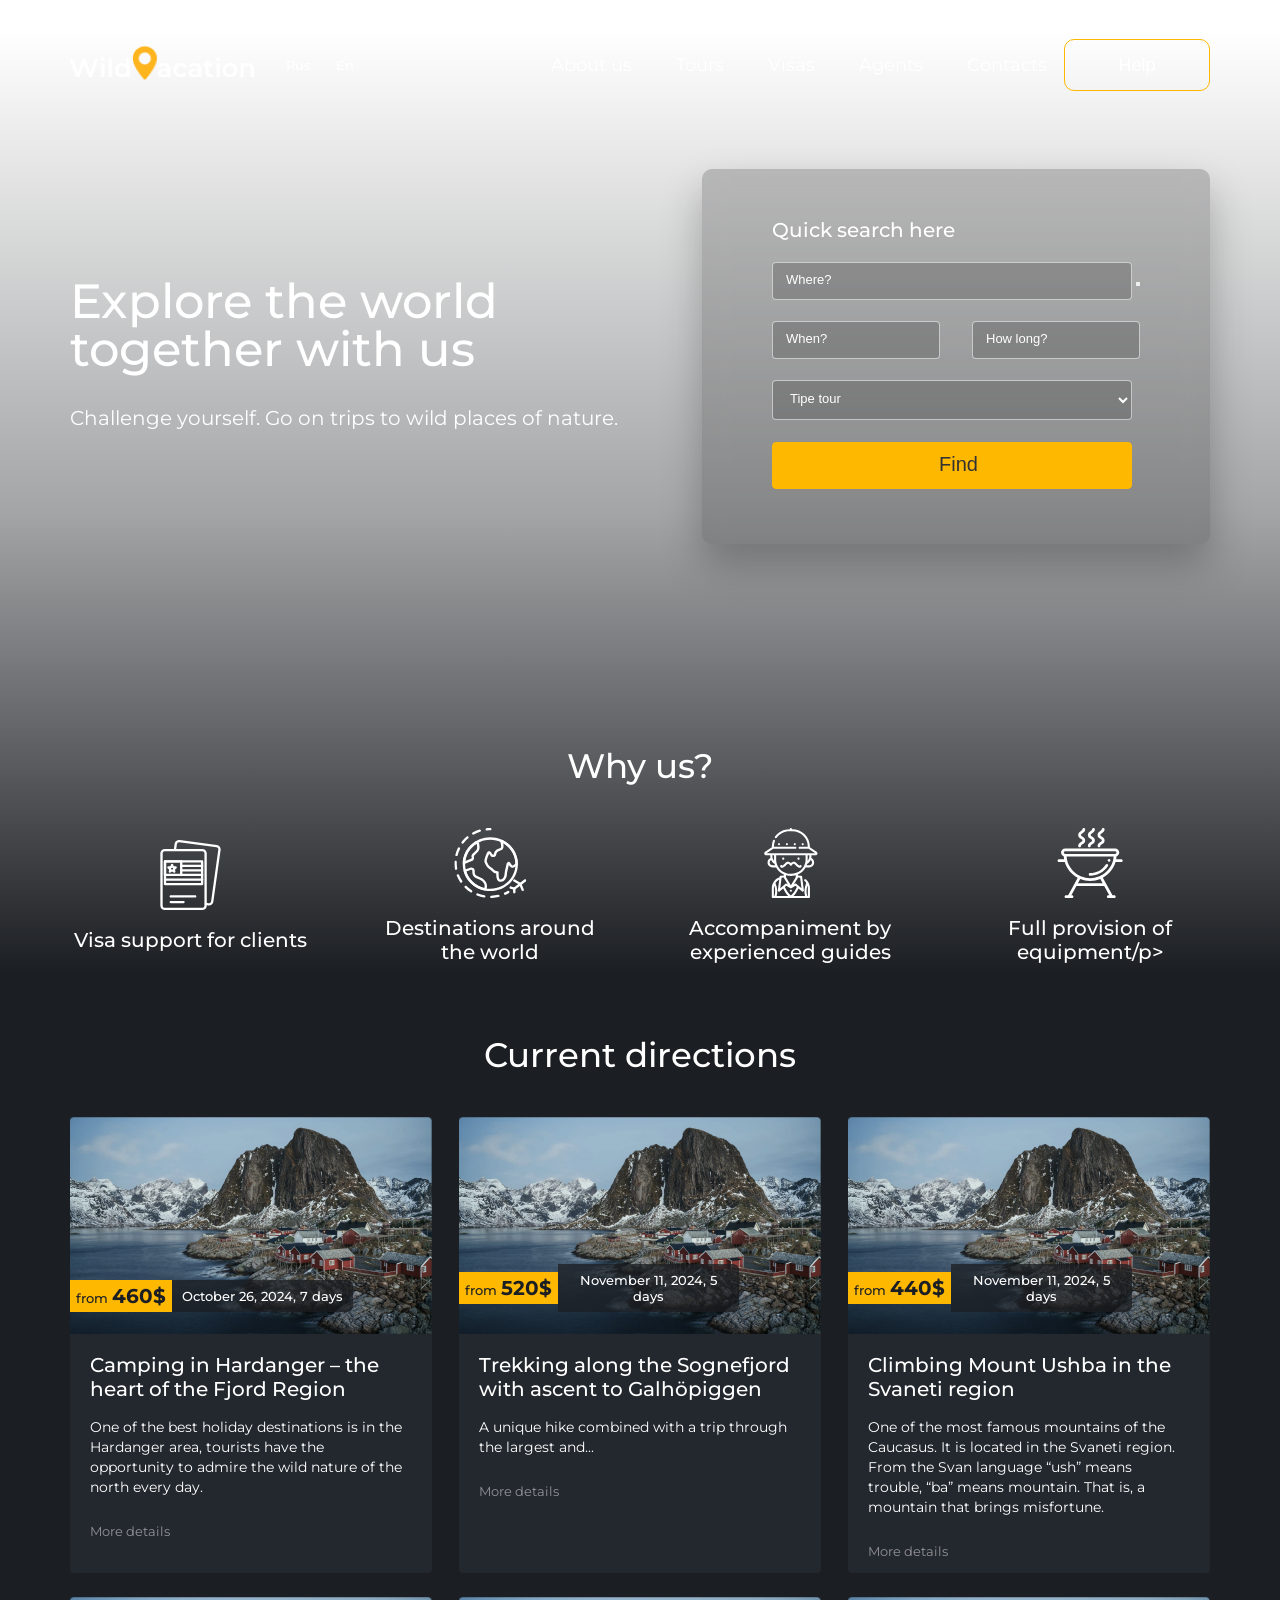
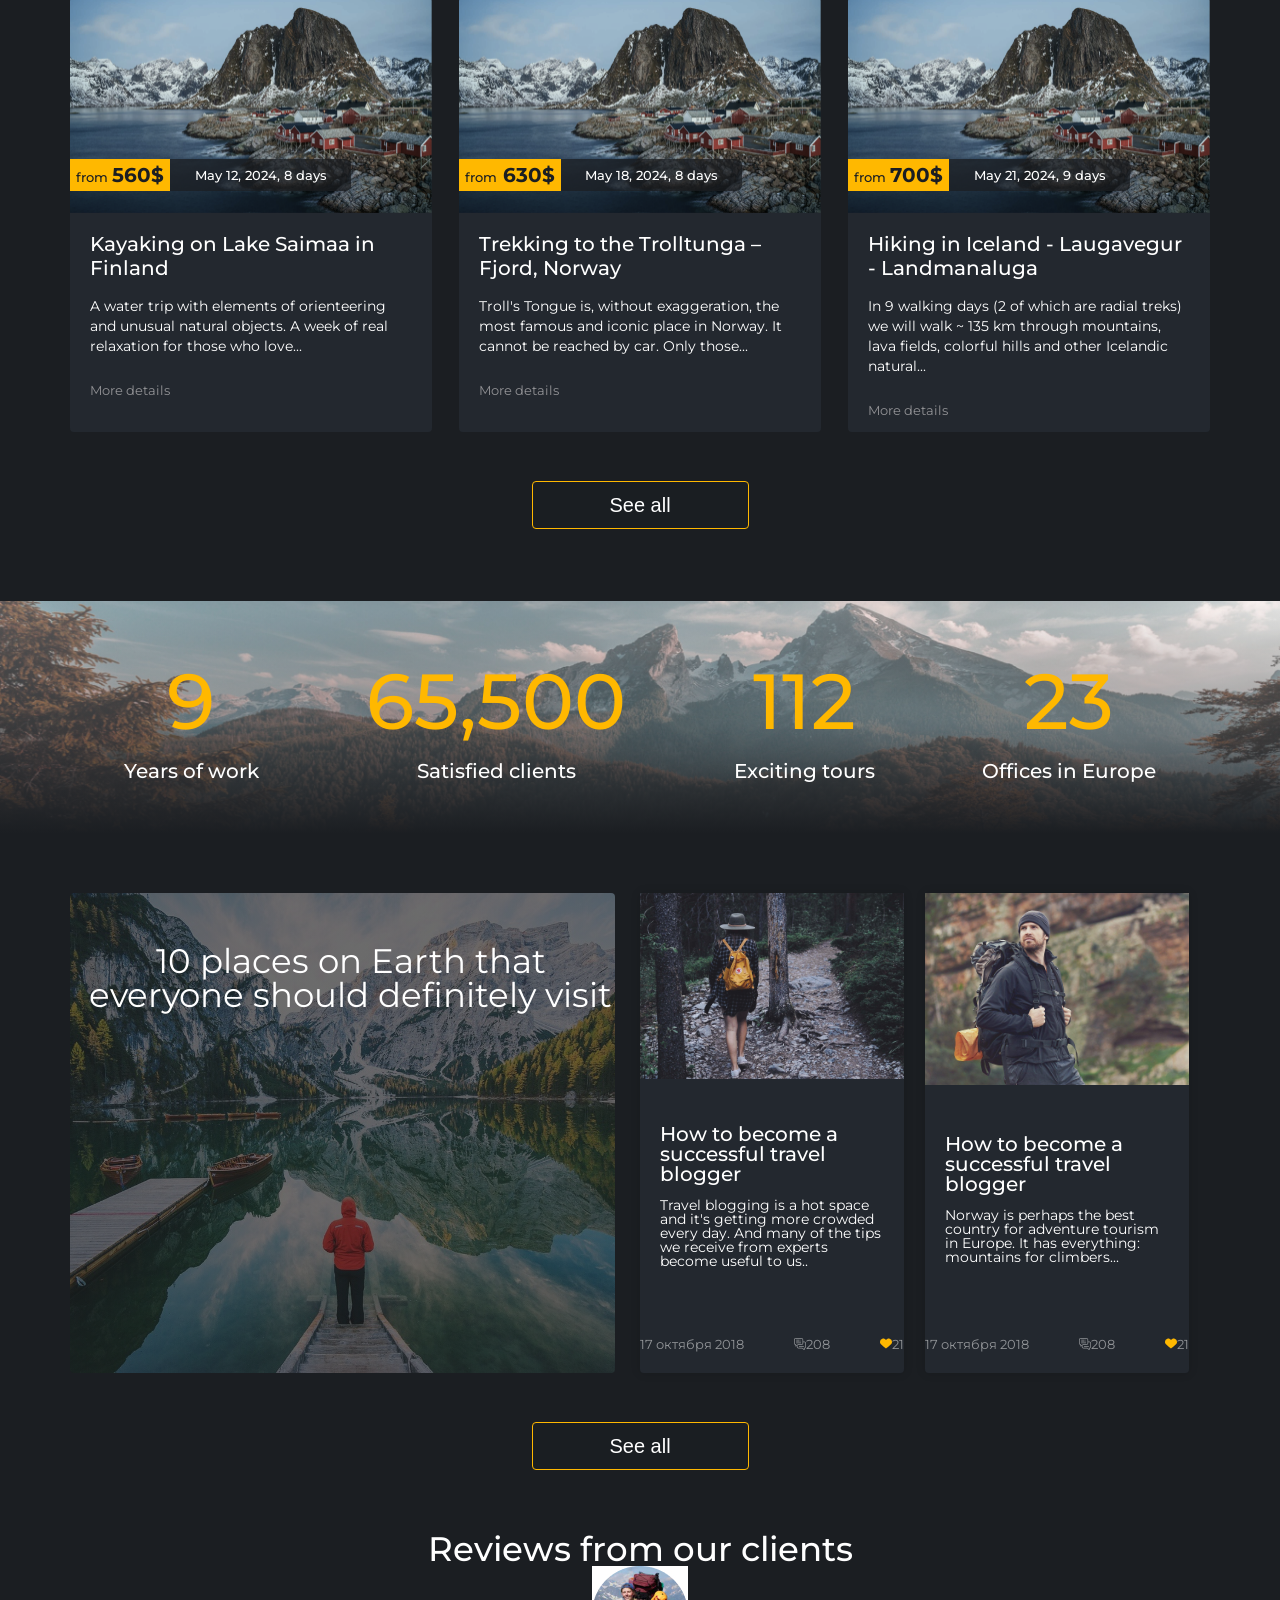
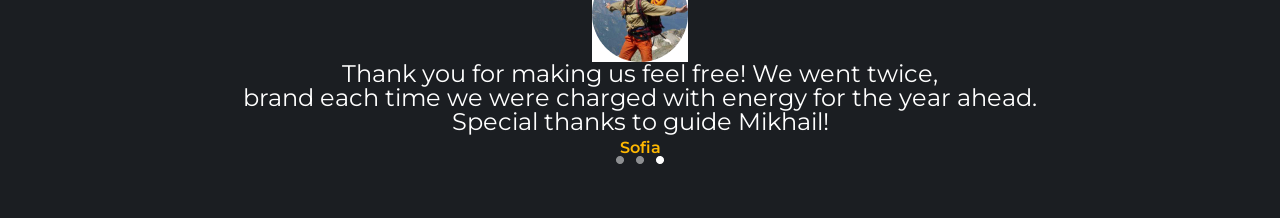
==== wild_vacation/index.html @ 5d93b356 "Add files via upload" ====
<!DOCTYPE html>
<html lang="en">

<head>
    <meta charset="UTF-8">
    <meta name="viewport" content="width=device-width, initial-scale=1.0">
    <title>WildVacation</title>
    <link rel="stylesheet" href="./css/reset.css">
    <link rel="stylesheet" href="./css/style.css">
    <link rel="preconnect" href="https://fonts.googleapis.com">
    <link rel="preconnect" href="https://fonts.gstatic.com" crossorigin>
    <link href="https://fonts.googleapis.com/css2?family=Montserrat:wght@300&family=Roboto:wght@300&display=swap"
        rel="stylesheet">
</head>

<body>
    <header>
        <div class="conteiner">
            <div class="header__wraper">
                <div class="header__left">
                    <p><a class="header__logo"> <img src="./images/Logo.png" alt="logo"></a></p>

                    <p class="change__language">
                        <a href="#">Rus</a>
                        <a href="#">En</a>
                    </p>
                </div>
                <div class="header__right">
                    <nav>
                        <ul>
                            <li><a href="#">About us</a></li>
                            <li><a href="#">Tours</a></li>
                            <li><a href="#">Visas</a></li>
                            <li><a href="#">Agents</a></li>
                            <li><a href="#">Contacts</a></li>
                        </ul>
                    </nav>
                    <button class="button__help">Help</button>
                </div>
            </div>
        </div>
    </header>
    <main>
        <!-- class =  'greeting привествие' -->
        <section class="greeting">
            <div class="conteiner">
                <div class="greetting__hero">
                    <!--  -->
                    <div class="greeting__titel">
                        <h1>Explore the world <br>together with us</h1>
                        <p>Challenge yourself. Go on trips to wild places of nature.</p>
                    </div>
                    <div class="greeting__tour-search">
                        <!-- class= '' -->
                        <h2> Quick search here</h2>
                        <form action="">
                            <!-- action - чтобы форма правильно обрабатывалась,  
                            если на сервере будет форма обрабатываться, то в ACTION пишется путь к скрипту бэкенда, где будет обрабатываться 
                            тут будет путь URL
                    <form action= 'url:/'>
                    </form>
                        
                        2. если форма обрабатыется JS, то ACTION не буде
                    <form> </form>-->
                            <div class="greeting__tour-search-search">
                                <input class="greeting__input-long" type="text" placeholder="Where?">
                                <button type="button"></button>
                            </div>
                            <div class="greeting__text-date">
                                <input class="greeting__input-shot" type="text" placeholder="When?">
                                <input class="greeting__input-shot" type="number" placeholder="How long?">
                            </div>
                            <div>
                                <select class="greeting__input-long" name="tipe">
                                    <option value="" hidden> Tipe tour</option>
                                    <option value="tipe">Tourist</option>
                                    <option value="tipe">Tourist</option>
                                </select>
                            </div>
                            <!-- greeting__submit-btn -->
                            <button class="greeting__input-long button__form" type="submit">Find</button>
                        </form>
                    </div>
                </div>
                <!-- class = 'greating_why-us' -->
                <div class="greeting__why-us">
                    <!-- class= greeting__why-us -->
                    <h3>Why us?</h3>
                    <div class="flex__wrapper__picter">
                        <div>
                            <img src="./images/visa.svg" alt="visa">
                            <p>Visa support for clients</p>
                        </div>
                        <div>
                            <img src="./images/world.svg" alt="world">
                            <p>Destinations around the world</p>
                        </div>
                        <div>
                            <img src="./images/hunter.svg" alt="hunter">
                            <p>Accompaniment by experienced guides</p>
                        </div>
                        <div>
                            <img src="./images/bbq.svg" alt="bbq">
                            <p>Full provision of equipment/p>
                        </div>
                    </div>
                </div>
            </div>
        </section>
        </div>
        <section class="actual">
            <div class="conteiner">
                <h3 class="actual__titel">Current directions</h3>
                <div class="actual__cards__wrapper">
                    <div class="actual__card">
                        <div class="actual__img">
                            <img src="./images/rectangle_1.jpg" alt="Rectangle">
                            <div class="actual__price__date">
                                <div class="actual__price"> from <span>460$</span></div>
                                <div class="actual__date">October 26, 2024, 7 days</div>
                            </div>
                        </div>
                        <div class="actual__descr">
                            <h4>Camping in Hardanger – the heart of the Fjord Region</h4>
                            <p>One of the best holiday destinations is
                                in the Hardanger area, tourists have the opportunity to admire the wild nature of the
                                north every day.
                            </p>
                            <a href="#">More details</a>
                        </div>
                    </div>
                    <div class="actual__card">
                        <div class="actual__img">
                            <img src="./images/rectangle_1.jpg" alt="Rectangle">
                            <div class="actual__price__date">
                                <div class="actual__price"> from <span>520$</span></div>
                                <div class="actual__date"> November 11, 2024, 5 days</div>
                            </div>
                        </div>
                        <div class="actual__descr">
                            <h4>Trekking along the Sognefjord with ascent to Galhöpiggen</h4>
                            <p>A unique hike combined with a trip through the largest and...</p>
                            <a href="#">More details</a>
                        </div>
                    </div>
                    <div class="actual__card">
                        <div class="actual__img">
                            <img src="./images/rectangle_1.jpg" alt="Rectangle">
                            <div class="actual__price__date">
                                <div class="actual__price"> from <span>440$</span></div>
                                <div class="actual__date">November 11, 2024, 5 days</div>
                            </div>
                        </div>
                        <div class="actual__descr">
                            <h4>Climbing Mount Ushba in the Svaneti region</h4>
                            <p>One of the most famous mountains of the Caucasus. It is located in the Svaneti region.
                                From the Svan language “ush” means trouble, “ba” means mountain. That is, a mountain
                                that brings misfortune.
                            </p>
                            <a href="#">More details</a>
                        </div>
                    </div>
                    <div class="actual__card">
                        <div class="actual__img">
                            <img src="./images/rectangle_1.jpg" alt="Rectangle">
                            <div class="actual__price__date">
                                <div class="actual__price"> from <span>560$</span></div>
                                <div class="actual__date"> May 12, 2024, 8 days</div>
                            </div>
                        </div>
                        <div class="actual__descr">
                            <h4>Kayaking on Lake Saimaa in Finland</h4>
                            <p>A water trip with elements of orienteering and unusual natural objects. A week of real
                                relaxation for those who love...
                            </p>
                            <a href="#">More details</a>
                        </div>
                    </div>
                    <div class="actual__card">
                        <div class="actual__img">
                            <img src="./images/rectangle_1.jpg" alt="Rectangle">
                            <div class="actual__price__date">
                                <div class="actual__price">from<span> 630$ </span></div>
                                <div class="actual__date">May 18, 2024, 8 days</div>
                            </div>
                        </div>
                        <div class="actual__descr">
                            <h4>Trekking to the Trolltunga – Fjord, Norway</h4>
                            <p>Troll's Tongue is, without exaggeration, the most famous and iconic place in Norway.
                                It cannot be reached by car. Only those...
                            </p>
                            <a href="#">More details</a>
                        </div>
                    </div>
                    <div class="actual__card">
                        <div class="actual__img">
                            <img src="./images/rectangle_1.jpg" alt="Rectangle">
                            <div class="actual__price__date">
                                <div class="actual__price"> from <span>700$</span></div>
                                <div class="actual__date">May 21, 2024, 9 days</div>
                            </div>
                        </div>
                        <div class="actual__descr">
                            <h4>Hiking in Iceland - Laugavegur - Landmanaluga</h4>
                            <p> In 9 walking days (2 of which are radial treks) we will walk ~ 135 km through mountains,
                                lava fields, colorful hills and other Icelandic natural...
                            </p>
                            <a href="#">More details</a>
                        </div>
                    </div>
                </div>
                <button class="actual_button">See all</button>
            </div>
        </section>
        <section class="smth">
            <div class="conteiner">
                <div class="smth__wrapper">
                    <div class="smth__number-text">
                        <p class="smth__number">9</p>
                        <p class="smth__text">Years of work</p>
                    </div>
                    <div class="smth__number-text">
                        <p class="smth__number">65,500</p>
                        <p class="smth__text">Satisfied clients</p>
                    </div>
                    <div class="smth__number-text">
                        <p class="smth__number">112</p>
                        <p class="smth__text">Exciting tours</p>
                    </div>
                    <div class="smth__number-text">
                        <p class="smth__number">23</p>
                        <p class="smth__text">Offices in Europe</p>
                    </div>
                </div>
            </div>
        </section>
        <section class="our_blok">
            <div class="conteiner">
                <div>
                    <div class="our_blok__wraper">
                        <div class="our_blok__left">
                            <p>10 places on Earth that everyone should definitely visit</p>
                        </div>
                        <div class="our_blok__right">
                            <div class="our_blok__wraper-block">
                                <img src="./images/img_1.jpg" alt="girl">
                                <div class="our_blok__text">
                                    <h5>How to become a successful travel blogger</h5>
                                    <p>Travel blogging is a hot space and it's getting more crowded every day.
                                        And many of the tips we receive from experts become useful to us..</p>
                                </div>
                                <div class="our_blok__wraper-left">
                                    <p href="#">17 октября 2018</p>
                                    <div class="our_blok__picter-number">
                                        <p href="#"><img src="./images/chat.svg" alt="chat"></p>
                                        <p href="">208</p>
                                    </div>
                                    <div class="our_blok__pict">
                                        <div><img src="./images/vector.svg" alt="#"></div>
                                        <p>21</p>
                                    </div>
                                </div>
                            </div>
                            <div class="our_blok__wraper-block">
                                <img src="./images/img_2.jpg" alt="">
                                <div class="our_blok__text">
                                    <h5>How to become a successful travel blogger</h5>
                                    <p>
                                        Norway is perhaps the best country for adventure tourism in Europe. It has
                                        everything: mountains for climbers...
                                    </p>
                                </div>
                                <div class="our_blok__wraper-left">
                                    <p href="#">17 октября 2018</p>
                                    <div class="our_blok__picter-number">
                                        <p href="#"><img src="./images/chat.svg" alt="chat"></p>
                                        <p href="">208</p>
                                    </div>
                                    <div class="our_blok__pict">
                                        <div><img src="./images/vector.svg" alt="#"></div>
                                        <p>21</p>
                                    </div>
                                </div>
                            </div>
                        </div>
                    </div>
                    <button class="actual_button">See all</button>
                </div>
            </div>
        </section>
        <section class="reviews">
            <div class="conteiner">
                <h3>Reviews from our clients</h3>
                <div class="reviews__gratitude-clients">
                    <img src="./images/img_clients.jpg" alt="clients">
                    <div class="reviews__text">
                        <p>Thank you for making us feel free! We went twice, </br>
                            brand each time we were charged with energy
                            for
                            the year ahead. </br>Special
                            thanks to guide Mikhail!</p>
                        <p class="reviews__name">Sofia</p>
                    </div>
                    <img src="./images/img_clients_2.jpg" alt="clients2">
                </div>
            </div>
        </section>
    </main>
    <footer>
        <div class="conteiner"></div>
    </footer>
</body>

</html>
---- wild_vacation/css/style.css ----
@charset "UTF-8";
* {
  margin: 0;
  padding: 0;
  box-sizing: border-box;
}

img {
  max-width: 100%;
}

.greeting {
  background: linear-gradient(180deg, rgba(255, 255, 255, 0.03) 2.91%, rgba(27, 30, 34, 0.4) 49.31%, #1b1e22 93.77%), url(../images/backgraud_images.jpg);
  background-size: cover;
  background-repeat: no-repeat;
}
.greeting input::-moz-placeholder {
  color: #FFF;
  font-size: 13px;
  font-weight: 50;
}
.greeting input::placeholder {
  color: #FFF;
  font-size: 13px;
  font-weight: 50;
}
.greeting select {
  color: #FFF;
  font-size: 13px;
  font-weight: 50;
}
.greeting input:focus {
  outline: none;
}
.greeting input:focus::-moz-placeholder {
  outline: none;
}
.greeting input:focus::placeholder {
  outline: none;
}
.greeting h2 {
  margin-bottom: 22px;
  color: #ffffff;
  font-size: 20px;
  font-weight: 500;
}

body {
  position: relative;
  font-family: "Montserrat", sans-serif;
}

.conteiner {
  width: 1140px;
  margin: auto;
}

header {
  position: absolute;
  top: 0;
  left: 0;
  right: 0;
  /* либо witdh: 100%; чтобы header разместился по середине и никуда не уходил*/
}

h3 {
  color: #FFF;
  text-align: center;
  font-size: 34px;
  font-weight: 500;
}

.greetting__hero {
  padding-top: 169px;
  padding-bottom: 205px;
  display: flex;
  justify-content: space-between;
  align-items: center;
}

.header__wraper {
  display: flex;
  justify-content: space-between;
  align-items: center;
  padding-top: 36px;
}

.header__right {
  display: flex;
  justify-content: space-between;
  align-items: center;
}

.header__left {
  display: flex;
  justify-content: space-between;
  align-items: center;
}

.header__logo {
  width: 195px;
  height: 54px;
}

.change__language a {
  color: #fff;
  font-family: "Montserrat";
  font-size: 13px;
  font-weight: 500;
  line-height: 16px;
  text-decoration: none;
  margin-left: 21px;
}

.change__language a:hover {
  color: rgba(196, 196, 196, 0.5);
  font-family: "Montserrat";
  font-size: 13px;
  font-style: normal;
  font-weight: 500;
  line-height: 16px;
}

nav ul li {
  display: inline-block;
  margin-left: 40px;
}

nav ul li a {
  color: #FFF;
  font-family: "Montserrat";
  font-size: 18px;
  font-weight: 400;
  line-height: 32px;
  text-decoration: none;
}

.button__help {
  margin-left: 17px;
  flex-shrink: 0;
  color: #FFF;
  text-align: center;
  font-size: 18px;
  font-style: normal;
  font-weight: 400;
  line-height: 32px;
  border-radius: 10px;
  border: 1px solid #FFB800;
  width: 146px;
  height: 52px;
  background-color: transparent;
}

.greeting__titel h1 {
  color: #FFF;
  font-size: 48px;
  font-weight: 500;
}

/* ВОТ ЭТО ПОСМОТРЕТЬ ВИДЕО, КАК СДЕЛАТЬ */
.greeting__titel p {
  margin-top: 26px;
  color: #FFF;
  font-size: 20px;
  font-weight: 400;
  line-height: 38px;
}

.greeting__tour-search {
  padding: 51px 70px 55px;
  border-radius: 10px;
  /* закругление */
  background: rgba(51, 51, 51, 0.25);
  /* заливка */
  box-shadow: 0px 20px 40px 0px rgba(0, 0, 0, 0.25);
  /* тень бокса */
  -webkit-backdrop-filter: blur(12px);
          backdrop-filter: blur(12px);
  /* прозрачность , размытие */
}

.greeting__tour-search input,
.greeting__tour-search select {
  border-radius: 4px;
  border: 1px solid rgba(255, 255, 255, 0.568627451);
}

/* .greeting__tour-search-search input, */
.greeting__input-long,
.greeting__input-shot {
  width: 360px;
  padding: 9px 0px 12px 13px;
  font-size: 13px;
  font-weight: 500;
  background: rgba(51, 51, 51, 0.25);
  font-weight: 500;
}

.greeting__text-date {
  display: flex;
  justify-content: space-between;
  margin: 21px 0 21px 0;
  color: #FFF;
  font-size: 13px;
  font-weight: 500;
}

.greeting__input-shot {
  width: 168px;
}

.button__form {
  margin-top: 22px;
  color: #333;
  font-size: 20px;
  font-weight: 500;
  line-height: 24px;
  background-color: #FFB800;
  border-radius: 4px;
  border: 1px solid #FFB800;
}

.flex__wrapper__picter {
  display: flex;
  align-items: center;
  flex-wrap: wrap;
  justify-content: space-between;
  padding: 44px 0 74px;
}
.flex__wrapper__picter p {
  color: #FFF;
  text-align: center;
  font-size: 20px;
  font-weight: 500;
  line-height: 24px;
}
.flex__wrapper__picter div {
  width: 240px;
  display: flex;
  flex-direction: column;
  justify-content: space-between;
  align-items: center;
}
.flex__wrapper__picter img {
  width: 73px;
  height: 72px;
  margin-bottom: 17px;
}

.actual {
  background: #1B1E22;
  padding-bottom: 72px;
}

.actual__cards__wrapper {
  display: flex;
  flex-wrap: wrap;
  justify-content: space-between;
  padding: 45px 0 25px;
}

.actual__card {
  border-radius: 4px;
  background: #23282F;
  width: 361.596px;
  margin-bottom: 24px;
  transition: 0.8s;
}
.actual__card img {
  width: 361.596px;
  height: 216.607px;
}

.actual__descr {
  padding: 16px 20px 56px;
  position: relative;
}
.actual__descr h4 {
  color: #FFF;
  font-size: 20px;
  font-weight: 500;
  line-height: 24px;
  margin-bottom: 16px;
}
.actual__descr p {
  color: #FFF;
  font-size: 14px;
  font-weight: 400;
  line-height: 20px;
}
.actual__descr a {
  position: absolute;
  left: 20px;
  bottom: 14px;
  color: rgba(249, 246, 246, 0.519);
  font-size: 13px;
  font-style: normal;
  line-height: 16px;
  text-decoration: none;
}

/* при наведении на весь блок .actual_card:hover изменяем  .actual_descr h4*/
.actual__card:hover .actual__descr h4 {
  color: #333;
}

.actual__card:hover .actual__descr p {
  color: #333;
}

.actual__card:hover .actual__descr a {
  color: rgba(0, 0, 0, 0.5);
}

.actual__card:hover {
  background: #f5f5f5;
  /* box-shadow: 0px 15px 35px 0px rgba(0, 0, 0, 0.7); */
  transition: 0.8s;
  /* чтобы плано все при менялось при наведении мыши */
  transform: scale(1.05);
  /* меняется размер */
}

.actual__img {
  background: #23282F;
  position: relative;
}

.actual__price__date {
  position: absolute;
  bottom: 25px;
  left: 0;
  display: flex;
  transition: 0.7s;
  justify-content: center;
  align-items: center;
}

.actual__date {
  color: #FFF;
  text-align: center;
  font-size: 13px;
  font-weight: 500;
  line-height: 16px;
  border-radius: 0px 6px 6px 0px;
  background: rgba(27, 30, 34, 0.75);
  width: 181px;
  padding: 8px;
}

/* вниз опускаем  */
.actual__card:hover .actual__price__date {
  transform: translateY(14px);
  /* bottom: 11px; - то же самое , что и через трансформацию, второй вариант*/
}

.actual__price {
  color: #1B1E22;
  text-align: center;
  font-size: 13px;
  font-weight: 500;
  padding: 6px;
  background: #FFB800;
  justify-content: center;
}

.actual__price span {
  color: #1B1E22;
  font-size: 20px;
  font-weight: 700;
}

.actual__card:hover .actual__price span {
  font-size: 24px;
  font-weight: 700;
  transition: 0.8s;
}

/* transfotm - изменять */
/* 1. масштабирование - ЧАСТО ИСПОЛЬЗУЕТСЯ
transform:scale();  - размер изменяет, это функция(параметр - во сколько раз мы маштабируем обьект) 
 transform:scale(1.5) - увеличиваем в полтора раза;
  transform:scale(2) - увеличиваем в два раза;

   transform:scale(0.5) - уменьшаем в 2  раза меньше;



   2.  поворот - ЧАСТО ИСПОЛЬЗУЕТСЯ
   transform: rotate(deg)   - повернись во втолько -то градусов по часовой стрелке;
   transform: rotate(-deg)  - минус - против часовой стрелки

   3.  перемещение - ЧАСТО ИСПОЛЬЗУЕТСЯ
   transform: translate(px, %)  - по оси Y и по оси X
   обьект можно сдвинуть куда-то в %(от ширины этого элемента) или px 
   для анимации движений используется

   сместись по оси Y на 7px - вниз 
    transform: translate(7px);

   4. наклон
   transform: skew(deg);
  transform: skewY(20deg) / skewX(deg); это наклон по опреденной оси - X  или Y
   не популярная, можно сделать ромб из квадрата, наклонить его

   5. скорость
    transition: .5s; для всех время перехода  за пол секунды, 0.5- миллисекунды
    transition: bagraund-color .5s;
    только на bagraund-color  идет изменение
   */
.actual_button {
  color: #FFF;
  /* text-align: center; */
  font-size: 20px;
  font-weight: 500;
  width: 217px;
  height: 48px;
  background: rgba(27, 30, 34, 0.177);
  border-radius: 4px;
  border: 1px solid #FFB800;
  /* justify-content: center;
  display: flex;
  text-align: center; */
  /* text-align: center; */
  margin: 0 auto;
  display: block;
}

.smth {
  background: linear-gradient(180deg, rgba(255, 255, 255, 0.03) 2.91%, rgba(27, 30, 34, 0.4) 49.31%, #1b1e22 93.77%), url(../images/bg_banner.png);
  background-size: cover;
  /*background-position: center;*/
  background-repeat: no-repeat;
}

/*.smth .conteiner {
    display: flex;
    justify-content: space-between;
    align-items: center;
}*/
.smth__wrapper {
  display: flex;
  justify-content: space-around;
  align-items: center;
  padding: 61px 0 68px 0;
}

.smth__number-text {
  display: flex;
  flex-direction: column;
  align-items: space-around;
  /* height: 243px; */
  /* justify-content: space-around; */
}

.smth__number {
  color: #FFB800;
  text-align: center;
  font-size: 78px;
  font-weight: 500;
  margin-bottom: 21px;
  /* height: 268px; */
  /* align-items: center; */
}

.smth__text {
  color: #FFF;
  text-align: center;
  font-size: 20px;
  font-weight: 500;
}

.our_blok {
  background: #1B1E22;
}
.our_blok__wraper {
  display: flex;
  justify-content: space-between;
  padding: 44px 0 49px 0;
}
.our_blok__left {
  border-radius: 4px;
  background: linear-gradient(180deg, rgba(31, 31, 31, 0.65) 2.91%, rgba(31, 31, 31, 0.65), rgba(31, 31, 31, 0.65) 93.77%), url(../images/bg_our_blok.jpg) center/cover no-repeat;
  width: 552px;
  height: 480px;
  position: relative;
  margin-right: 25px;
}
.our_blok__left p {
  position: absolute;
  top: 51px;
  text-align: center;
  font-size: 34px;
  color: #fff;
  margin-left: 16px;
}
.our_blok__right {
  display: flex;
  justify-content: space-between;
}
.our_blok__wraper-block {
  margin-right: 21px;
  display: flex;
  flex-direction: column;
  justify-content: space-between;
  width: 264px;
  border-radius: 4px;
  background: #23282F;
  box-shadow: 0px 0px 10px 0px rgba(0, 0, 0, 0.15);
  padding-bottom: 21px;
}
.our_blok__wraper-left {
  display: flex;
  justify-content: space-between;
  color: rgba(255, 255, 255, 0.5);
  font-size: 13px;
  font-weight: 400;
}
.our_blok__picter-number {
  display: flex;
  justify-content: space-between;
}
.our_blok__pict {
  display: flex;
  justify-content: space-between;
}
.our_blok__text {
  display: flex;
  padding: 20px 20px 45px 20px;
  flex-direction: column;
  justify-content: space-between;
}
.our_blok__text h5 {
  color: #FFF;
  font-size: 20px;
  font-weight: 500;
  margin-bottom: 14px;
}
.our_blok__text p {
  color: #FFF;
  font-size: 14px;
  font-weight: 400;
}

.reviews {
  padding: 62px 0 54px 0;
  background: #1B1E22;
}
.reviews__text {
  color: #FFF;
  text-align: center;
  font-size: 24px;
  font-weight: 400;
}
.reviews__name {
  color: #FFB800;
  font-size: 16px;
  font-weight: 600;
  margin-top: 6px;
}
.reviews__gratitude-clients {
  display: flex;
  flex-direction: column;
  justify-content: space-between;
  align-items: center;
}/*# sourceMappingURL=style.css.map */
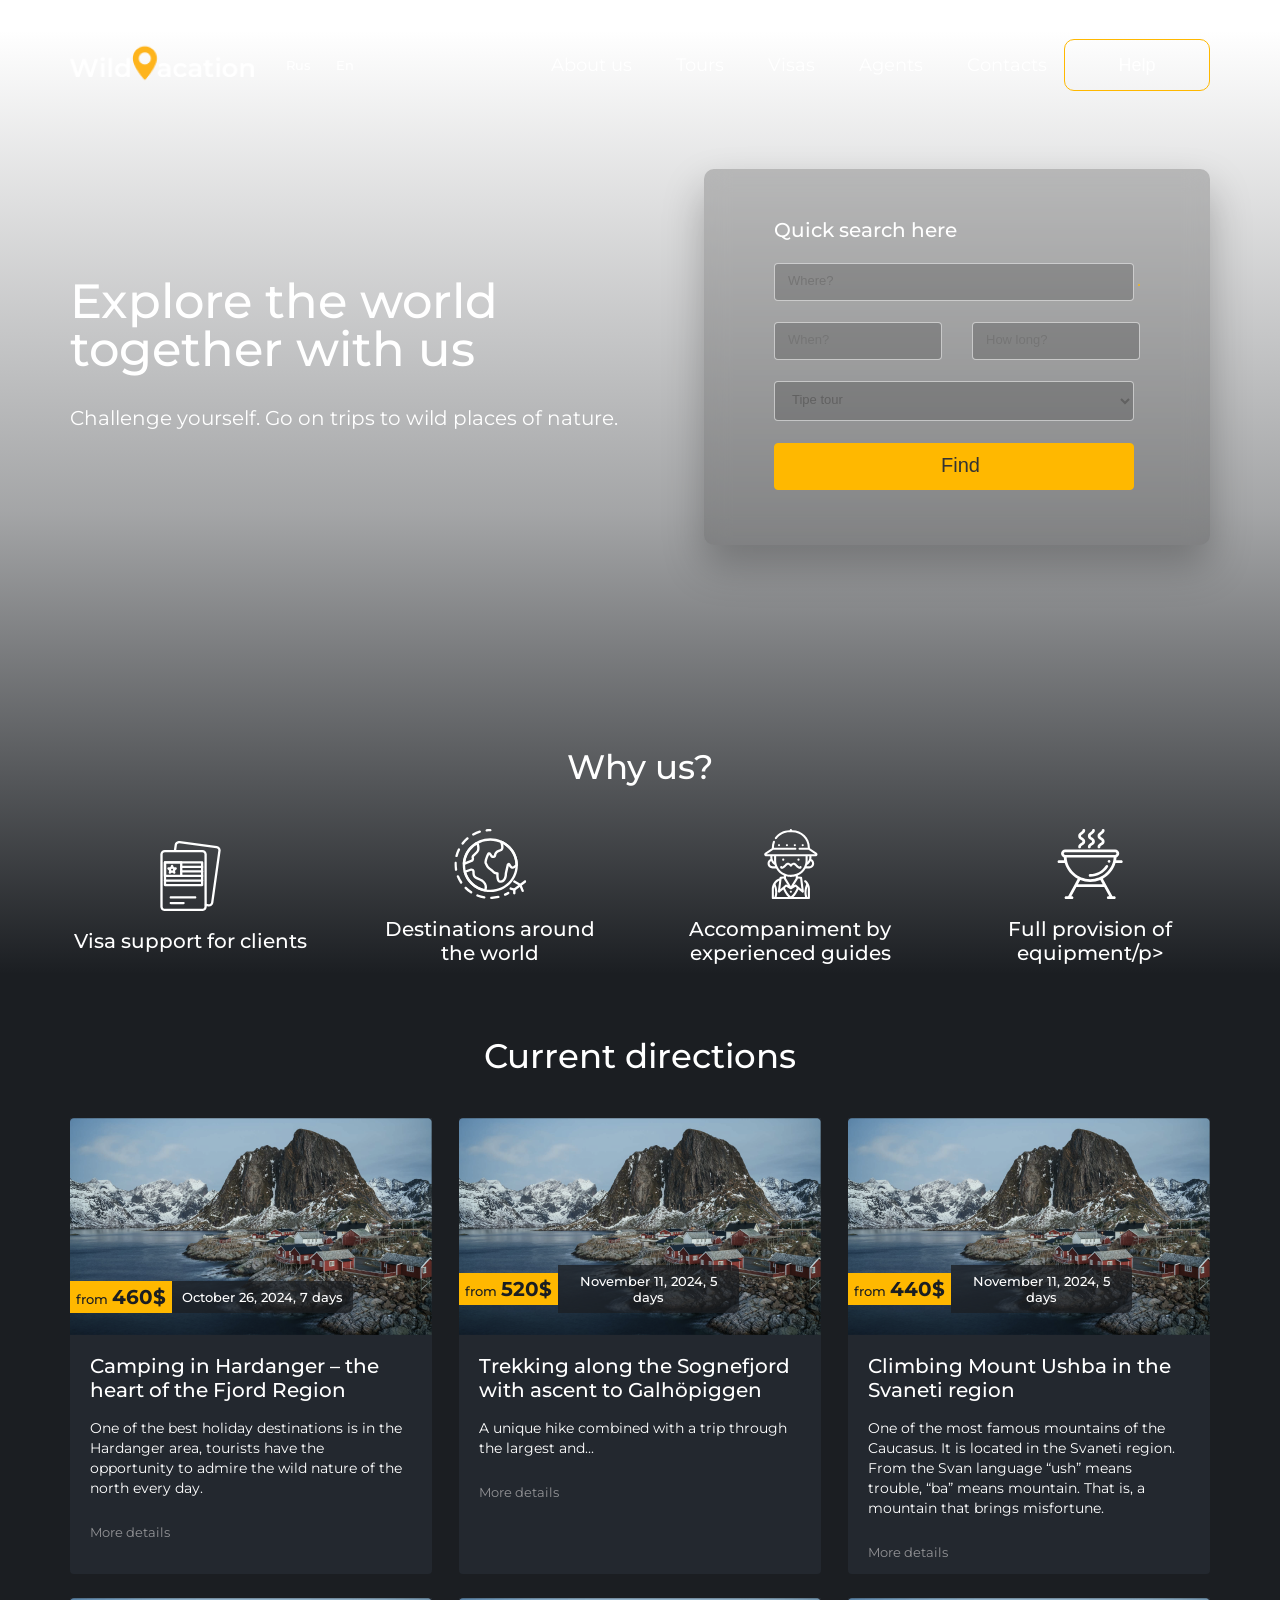
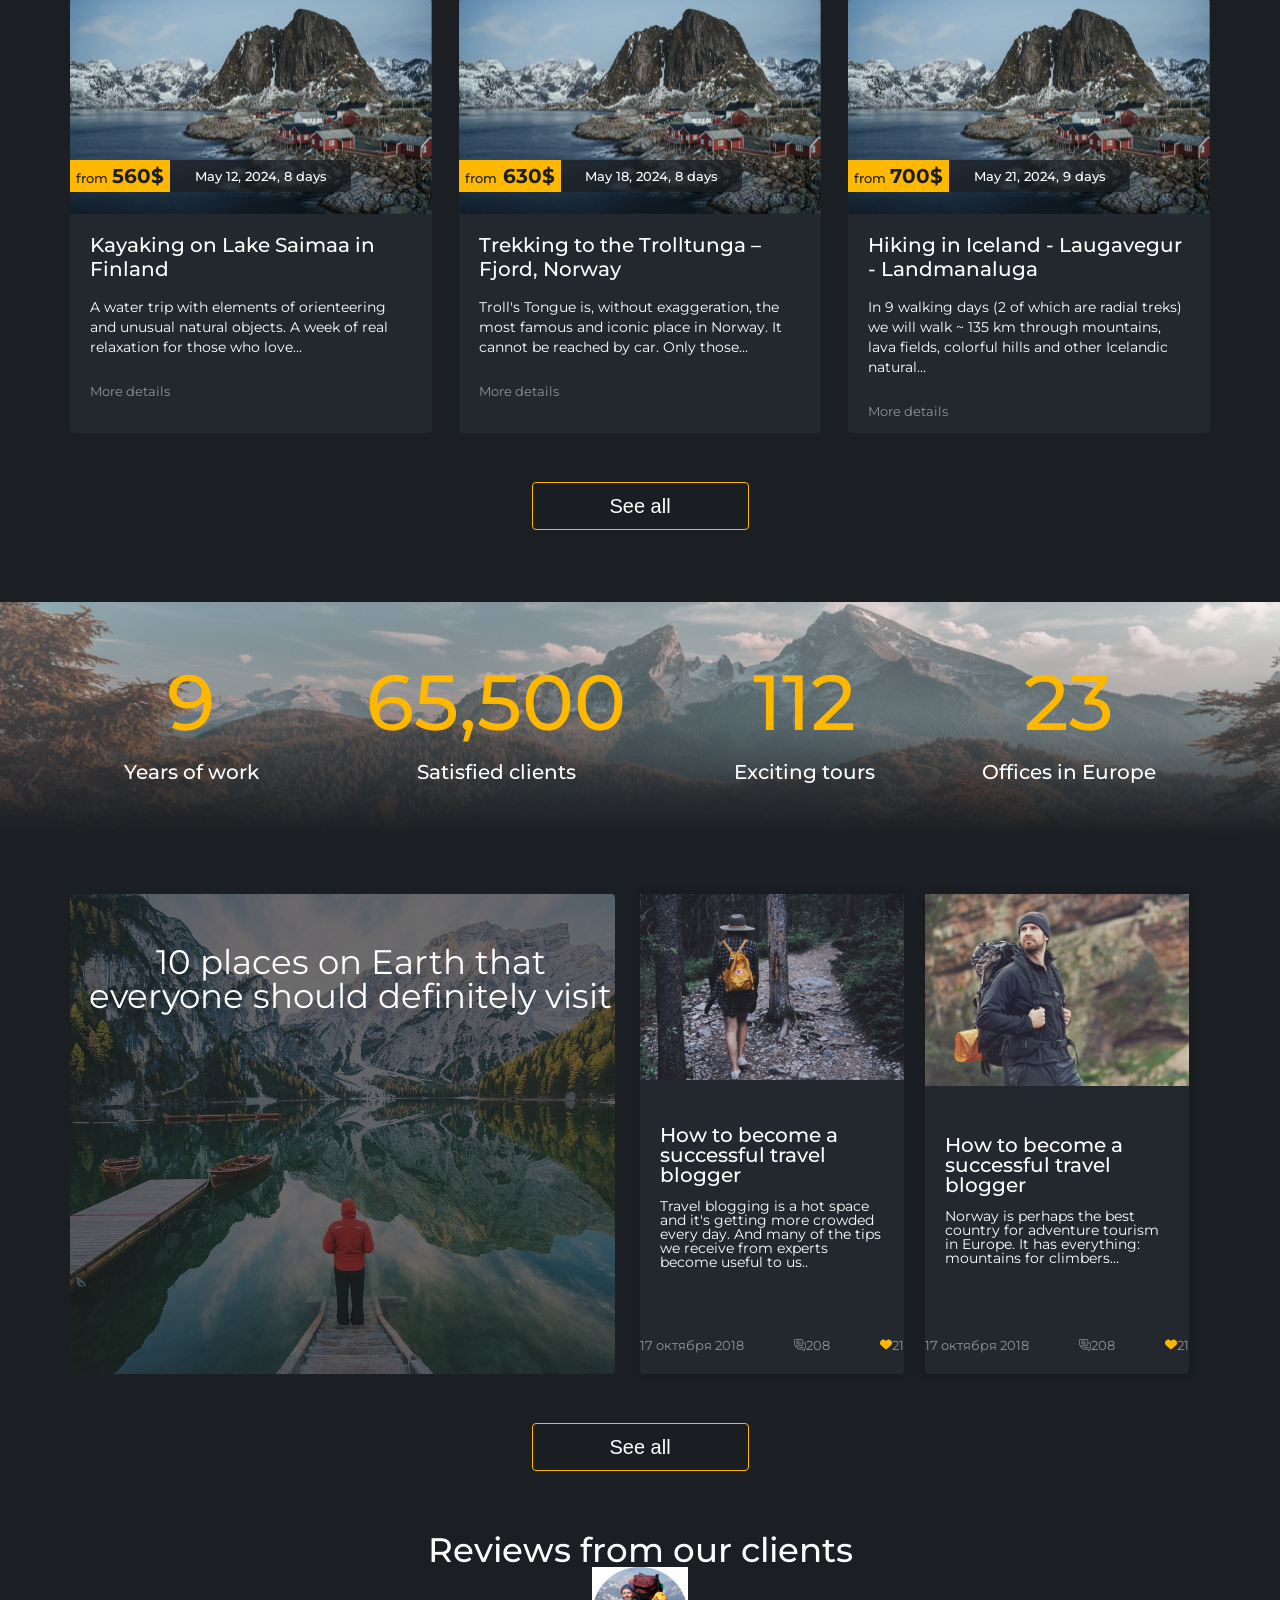
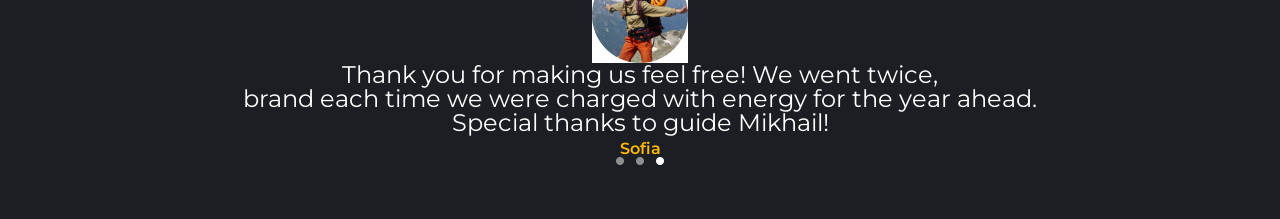
==== commit fce89269: "Add files via upload" ====
--- a/wild_vacation/index.html
+++ b/wild_vacation/index.html
@@ -12,6 +12,7 @@
     <link href="https://fonts.googleapis.com/css2?family=Montserrat:wght@300&family=Roboto:wght@300&display=swap"
         rel="stylesheet">
 </head>
+<!-- ВТОРУЮ КНОПКУ СДЕЛАТЬ В FORME -->
 
 <body>
     <header>
@@ -78,7 +79,7 @@
                                 </select>
                             </div>
                             <!-- greeting__submit-btn -->
-                            <button class="greeting__input-long button__form" type="submit">Find</button>
+                            <button class="greeting__input-long" type="submit">Find</button>
                         </form>
                     </div>
                 </div>
--- a/wild_vacation/css/style.css
+++ b/wild_vacation/css/style.css
@@ -14,158 +14,6 @@
   background-size: cover;
   background-repeat: no-repeat;
 }
-.greeting input::-moz-placeholder {
-  color: #FFF;
-  font-size: 13px;
-  font-weight: 50;
-}
-.greeting input::placeholder {
-  color: #FFF;
-  font-size: 13px;
-  font-weight: 50;
-}
-.greeting select {
-  color: #FFF;
-  font-size: 13px;
-  font-weight: 50;
-}
-.greeting input:focus {
-  outline: none;
-}
-.greeting input:focus::-moz-placeholder {
-  outline: none;
-}
-.greeting input:focus::placeholder {
-  outline: none;
-}
-.greeting h2 {
-  margin-bottom: 22px;
-  color: #ffffff;
-  font-size: 20px;
-  font-weight: 500;
-}
-
-body {
-  position: relative;
-  font-family: "Montserrat", sans-serif;
-}
-
-.conteiner {
-  width: 1140px;
-  margin: auto;
-}
-
-header {
-  position: absolute;
-  top: 0;
-  left: 0;
-  right: 0;
-  /* либо witdh: 100%; чтобы header разместился по середине и никуда не уходил*/
-}
-
-h3 {
-  color: #FFF;
-  text-align: center;
-  font-size: 34px;
-  font-weight: 500;
-}
-
-.greetting__hero {
-  padding-top: 169px;
-  padding-bottom: 205px;
-  display: flex;
-  justify-content: space-between;
-  align-items: center;
-}
-
-.header__wraper {
-  display: flex;
-  justify-content: space-between;
-  align-items: center;
-  padding-top: 36px;
-}
-
-.header__right {
-  display: flex;
-  justify-content: space-between;
-  align-items: center;
-}
-
-.header__left {
-  display: flex;
-  justify-content: space-between;
-  align-items: center;
-}
-
-.header__logo {
-  width: 195px;
-  height: 54px;
-}
-
-.change__language a {
-  color: #fff;
-  font-family: "Montserrat";
-  font-size: 13px;
-  font-weight: 500;
-  line-height: 16px;
-  text-decoration: none;
-  margin-left: 21px;
-}
-
-.change__language a:hover {
-  color: rgba(196, 196, 196, 0.5);
-  font-family: "Montserrat";
-  font-size: 13px;
-  font-style: normal;
-  font-weight: 500;
-  line-height: 16px;
-}
-
-nav ul li {
-  display: inline-block;
-  margin-left: 40px;
-}
-
-nav ul li a {
-  color: #FFF;
-  font-family: "Montserrat";
-  font-size: 18px;
-  font-weight: 400;
-  line-height: 32px;
-  text-decoration: none;
-}
-
-.button__help {
-  margin-left: 17px;
-  flex-shrink: 0;
-  color: #FFF;
-  text-align: center;
-  font-size: 18px;
-  font-style: normal;
-  font-weight: 400;
-  line-height: 32px;
-  border-radius: 10px;
-  border: 1px solid #FFB800;
-  width: 146px;
-  height: 52px;
-  background-color: transparent;
-}
-
-.greeting__titel h1 {
-  color: #FFF;
-  font-size: 48px;
-  font-weight: 500;
-}
-
-/* ВОТ ЭТО ПОСМОТРЕТЬ ВИДЕО, КАК СДЕЛАТЬ */
-.greeting__titel p {
-  margin-top: 26px;
-  color: #FFF;
-  font-size: 20px;
-  font-weight: 400;
-  line-height: 38px;
-}
-
 .greeting__tour-search {
   padding: 51px 70px 55px;
   border-radius: 10px;
@@ -178,6 +26,197 @@
           backdrop-filter: blur(12px);
   /* прозрачность , размытие */
 }
+.greeting__tour-search button {
+  margin-top: 22px;
+  color: #333;
+  font-size: 20px;
+  font-weight: 500;
+  line-height: 24px;
+  background-color: #FFB800;
+  border-radius: 4px;
+  border: 1px solid #FFB800;
+}
+.greeting__tour-search input {
+  border-radius: 4px;
+  border: 2px solid rgb(201, 201, 201);
+  font-size: 13px;
+  font-weight: 100;
+}
+.greeting__tour-search input ::-moz-placeholder {
+  color: #FFF;
+  font-size: 13px;
+  font-weight: 100;
+}
+.greeting__tour-search input ::placeholder {
+  color: #FFF;
+  font-size: 13px;
+  font-weight: 100;
+}
+.greeting__tour-search select {
+  color: rgb(97, 97, 97);
+  font-size: 13px;
+  font-weight: 50;
+}
+.greeting__tour-search input:focus {
+  outline: none;
+}
+.greeting__tour-search input:focus::-moz-placeholder {
+  outline: none;
+}
+.greeting__tour-search input:focus::placeholder {
+  outline: none;
+}
+.greeting__tour-search h2 {
+  margin-bottom: 22px;
+  font-size: 20px;
+  font-weight: 500;
+  color: #FFF;
+}
+.greeting__input-long {
+  width: 360px;
+  padding: 9px 0px 12px 13px;
+  font-size: 13px;
+  font-weight: 500;
+  background: rgba(51, 51, 51, 0.25);
+  font-weight: 500;
+}
+.greeting__text-date {
+  display: flex;
+  justify-content: space-between;
+  margin: 21px 0 21px 0;
+  color: #FFF;
+  font-size: 13px;
+  font-weight: 500;
+}
+.greeting__input-shot {
+  width: 168px;
+  padding: 9px 0px 12px 13px;
+  font-size: 13px;
+  font-weight: 500;
+  background: rgba(51, 51, 51, 0.25);
+  font-weight: 500;
+}
+
+body {
+  position: relative;
+  font-family: "Montserrat", sans-serif;
+}
+
+.conteiner {
+  width: 1140px;
+  margin: auto;
+}
+
+header {
+  position: absolute;
+  top: 0;
+  left: 0;
+  right: 0;
+  /* либо witdh: 100%; чтобы header разместился по середине и никуда не уходил*/
+}
+
+h3 {
+  color: #FFF;
+  text-align: center;
+  font-size: 34px;
+  font-weight: 500;
+}
+
+.greetting__hero {
+  padding-top: 169px;
+  padding-bottom: 205px;
+  display: flex;
+  justify-content: space-between;
+  align-items: center;
+}
+
+.header__wraper {
+  display: flex;
+  justify-content: space-between;
+  align-items: center;
+  padding-top: 36px;
+}
+
+.header__right {
+  display: flex;
+  justify-content: space-between;
+  align-items: center;
+}
+
+.header__left {
+  display: flex;
+  justify-content: space-between;
+  align-items: center;
+}
+
+.header__logo {
+  width: 195px;
+  height: 54px;
+}
+
+.change__language a {
+  color: #fff;
+  font-family: "Montserrat";
+  font-size: 13px;
+  font-weight: 500;
+  line-height: 16px;
+  text-decoration: none;
+  margin-left: 21px;
+}
+
+.change__language a:hover {
+  color: rgba(196, 196, 196, 0.5);
+  font-family: "Montserrat";
+  font-size: 13px;
+  font-style: normal;
+  font-weight: 500;
+  line-height: 16px;
+}
+
+nav ul li {
+  display: inline-block;
+  margin-left: 40px;
+}
+
+nav ul li a {
+  color: #FFF;
+  font-family: "Montserrat";
+  font-size: 18px;
+  font-weight: 400;
+  line-height: 32px;
+  text-decoration: none;
+}
+
+.button__help {
+  margin-left: 17px;
+  flex-shrink: 0;
+  color: #FFF;
+  text-align: center;
+  font-size: 18px;
+  font-style: normal;
+  font-weight: 400;
+  line-height: 32px;
+  border-radius: 10px;
+  border: 1px solid #FFB800;
+  width: 146px;
+  height: 52px;
+  background-color: transparent;
+}
+
+.greeting__titel h1 {
+  color: #FFF;
+  font-size: 48px;
+  font-weight: 500;
+}
+
+/* ВОТ ЭТО ПОСМОТРЕТЬ ВИДЕО, КАК СДЕЛАТЬ */
+.greeting__titel p {
+  margin-top: 26px;
+  color: #FFF;
+  font-size: 20px;
+  font-weight: 400;
+  line-height: 38px;
+}
 
 .greeting__tour-search input,
 .greeting__tour-search select {
@@ -186,16 +225,6 @@
 }
 
 /* .greeting__tour-search-search input, */
-.greeting__input-long,
-.greeting__input-shot {
-  width: 360px;
-  padding: 9px 0px 12px 13px;
-  font-size: 13px;
-  font-weight: 500;
-  background: rgba(51, 51, 51, 0.25);
-  font-weight: 500;
-}
-
 .greeting__text-date {
   display: flex;
   justify-content: space-between;
@@ -251,14 +280,6 @@
   background: #1B1E22;
   padding-bottom: 72px;
 }
-
-.actual__cards__wrapper {
-  display: flex;
-  flex-wrap: wrap;
-  justify-content: space-between;
-  padding: 45px 0 25px;
-}
-
 .actual__card {
   border-radius: 4px;
   background: #23282F;
@@ -269,6 +290,12 @@
 .actual__card img {
   width: 361.596px;
   height: 216.607px;
+}
+.actual__cards__wrapper {
+  display: flex;
+  flex-wrap: wrap;
+  justify-content: space-between;
+  padding: 45px 0 25px;
 }
 
 .actual__descr {
@@ -410,7 +437,6 @@
    */
 .actual_button {
   color: #FFF;
-  /* text-align: center; */
   font-size: 20px;
   font-weight: 500;
   width: 217px;
@@ -418,10 +444,6 @@
   background: rgba(27, 30, 34, 0.177);
   border-radius: 4px;
   border: 1px solid #FFB800;
-  /* justify-content: center;
-  display: flex;
-  text-align: center; */
-  /* text-align: center; */
   margin: 0 auto;
   display: block;
 }
@@ -432,19 +454,12 @@
   /*background-position: center;*/
   background-repeat: no-repeat;
 }
-
-/*.smth .conteiner {
-    display: flex;
-    justify-content: space-between;
-    align-items: center;
-}*/
 .smth__wrapper {
   display: flex;
   justify-content: space-around;
   align-items: center;
   padding: 61px 0 68px 0;
 }
-
 .smth__number-text {
   display: flex;
   flex-direction: column;
@@ -452,7 +467,6 @@
   /* height: 243px; */
   /* justify-content: space-around; */
 }
-
 .smth__number {
   color: #FFB800;
   text-align: center;
@@ -462,7 +476,6 @@
   /* height: 268px; */
   /* align-items: center; */
 }
-
 .smth__text {
   color: #FFF;
   text-align: center;
